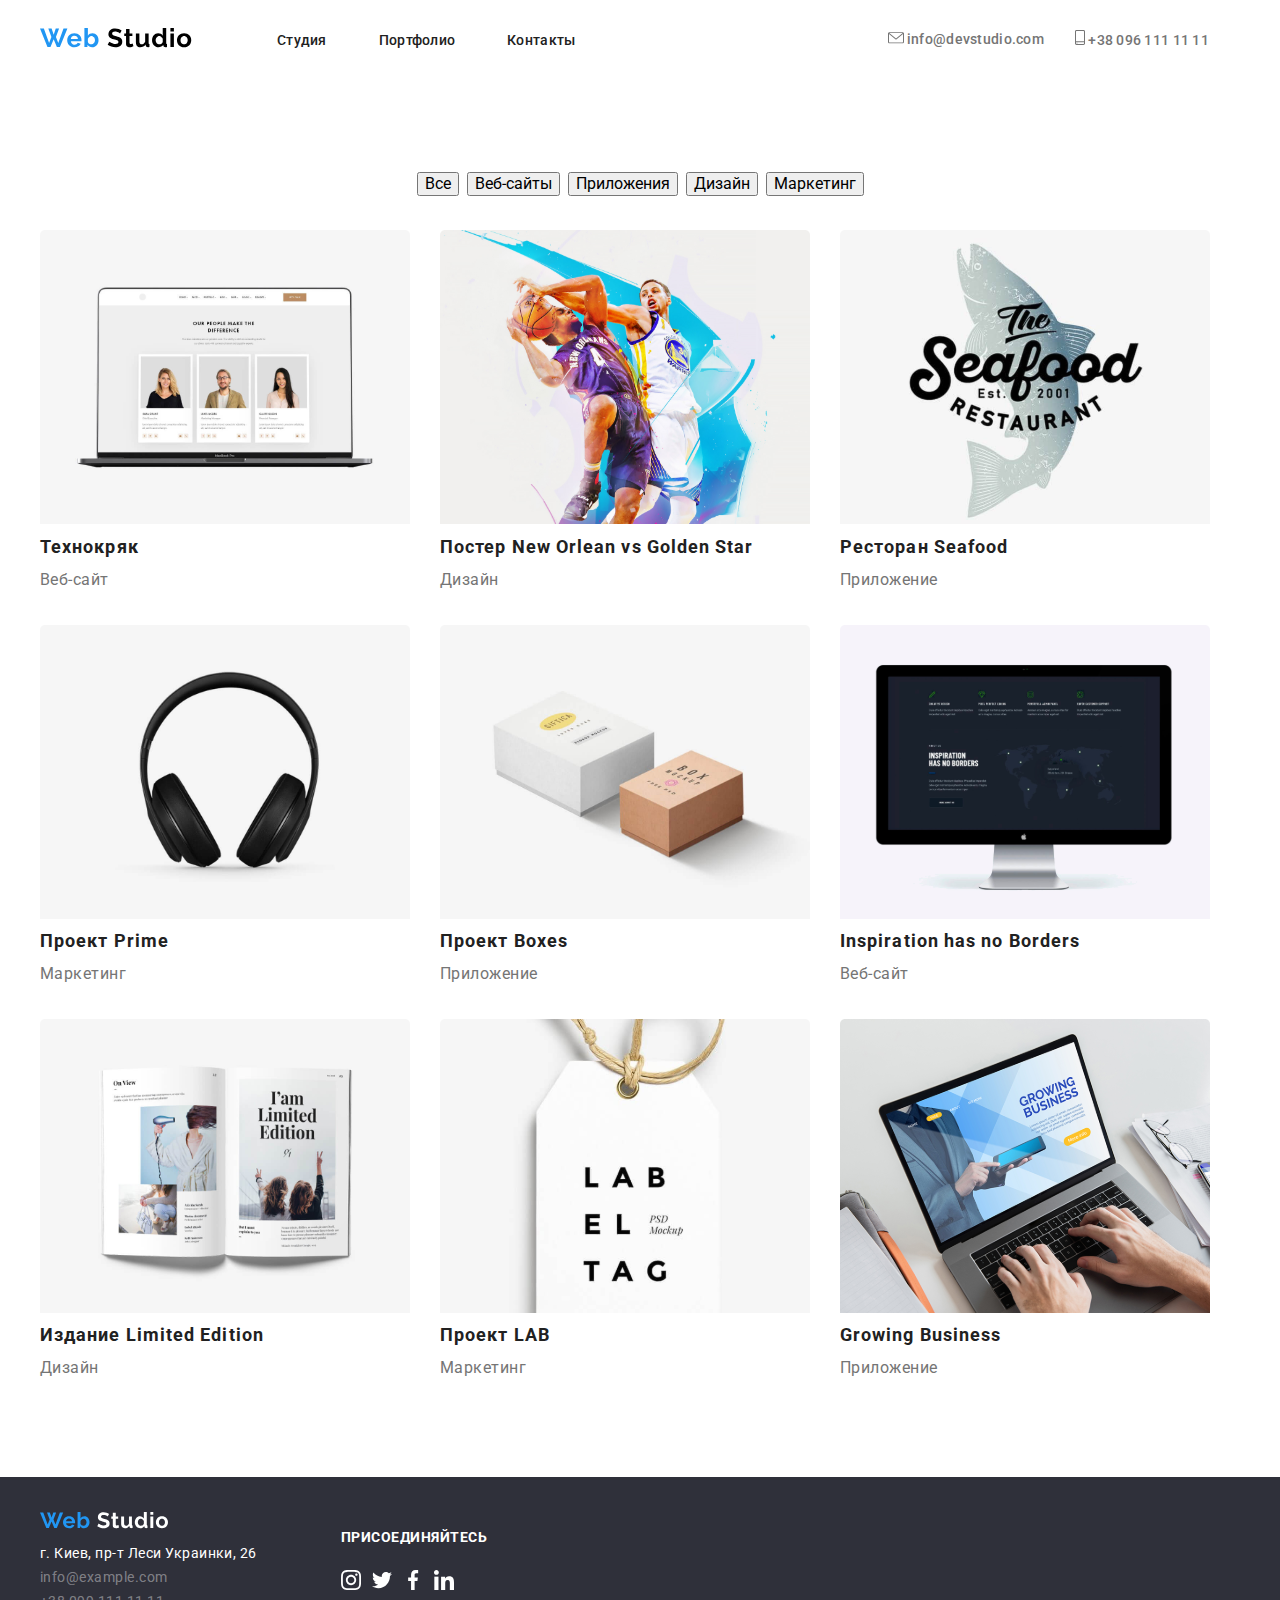
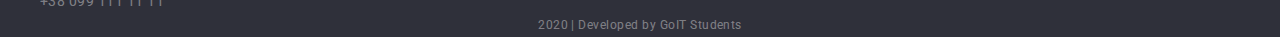
==== portfolio.html @ 4ee81307 "Добавила файл из третьего дз" ====
<!DOCTYPE html>
<html lang="en">
  <head>
    <meta charset="UTF-8" />
    <meta name="viewport" content="width=device-width, initial-scale=1.0" />
    <title>Document</title>
    <link rel="stylesheet" href="./css/normalize.css" />
    <link rel="stylesheet" href="./css/styles.css" />
  </head>
  <body>
    <!-- Шапка сайта -->
    <header>
      <nav>
        <div class="container main-nav">
          <a href="./index.html">
            <img src="./images/logo.svg" alt="Логотип компании" />
          </a>

          <ul class="site-nav">
            <li class="site-nav-item">
              <a href="./index.html" class="menu">Студия</a>
            </li>
            <li class="site-nav-item">
              <a href="./portfolio.html" class="menu">Портфолио</a>
            </li>
            <li class="site-nav-item"><a href="" class="menu">Контакты</a></li>
          </ul>

          <ul class="site-nav-1">
            <li class="site-nav-address">
              <a href="mailto:info@devstudio.com" class="link"
                ><img src="./images/envelope.svg" alt="" />
                info@devstudio.com</a
              >
            </li>
            <li class="site-nav-address">
              <a href="tel:+380961111111" class="link"
                ><img src="./images/smartphone.svg" alt="" /> +38 096 111 11
                11</a
              >
            </li>
          </ul>
        </div>
      </nav>
    </header>
    <!--Тело сайта-->
    <main>
      <section class="container">
        <!-- <h2>Проекты</h2> -->
        <ul class="box1 ul-position">
          <li class="box1-item"><button type="button">Все</button></li>
          <li class="box1-item"><button type="button">Веб-сайты</button></li>
          <li class="box1-item"><button type="button">Приложения</button></li>
          <li class="box1-item"><button type="button">Дизайн</button></li>
          <li class="box1-item"><button type="button">Маркетинг</button></li>
        </ul>

        <ul class="box2 ul-position">
          <li class="box2-item">
            <a href="" class="project-link">
              <img src="./images/portfolio-img1.svg" alt="" />
              <h3 class="projects-title">Технокряк</h3>
              <p class="project-filter">Веб-сайт</p>
              <!-- <p class="hover-description">
                Технокряк это современная площадка распространения коронавируса.
                Компании используют эту платформу для цифрового шпионажа и атак
                на защищённые сервера конкурентов.
              </p> -->
            </a>
          </li>
          <li class="box2-item">
            <a href="" class="project-link">
              <img src="./images/portfolio-img2.svg" alt="" />
              <h3 class="projects-title">Постер New Orlean vs Golden Star</h3>
              <p class="project-filter">Дизайн</p>
              <!-- <p class="hover-description">
                Технокряк это современная площадка распространения коронавируса.
                Компании используют эту платформу для цифрового шпионажа и атак
                на защищённые сервера конкурентов.
              </p> -->
            </a>
          </li>
          <li class="box2-item">
            <a href="" class="project-link">
              <img src="./images/portfolio-img3.svg" alt="" />
              <h3 class="projects-title">Ресторан Seafood</h3>
              <p class="project-filter">Приложение</p>
              <!-- <p class="hover-description">
                Технокряк это современная площадка распространения коронавируса.
                Компании используют эту платформу для цифрового шпионажа и атак
                на защищённые сервера конкурентов.
              </p> -->
            </a>
          </li>
          <li class="box2-item">
            <a href="" class="project-link">
              <img src="./images/portfolio-img4.svg" alt="" />
              <h3 class="projects-title">Проект Prime</h3>
              <p class="project-filter">Маркетинг</p>
              <!-- <p class="hover-description">
                Технокряк это современная площадка распространения коронавируса.
                Компании используют эту платформу для цифрового шпионажа и атак
                на защищённые сервера конкурентов.
              </p> -->
            </a>
          </li>
          <li class="box2-item">
            <a href="" class="project-link">
              <img src="./images/portfolio-img5.svg" alt="" />
              <h3 class="projects-title">Проект Boxes</h3>
              <p class="project-filter">Приложение</p>
              <!-- <p class="hover-description">
                Технокряк это современная площадка распространения коронавируса.
                Компании используют эту платформу для цифрового шпионажа и атак
                на защищённые сервера конкурентов.
              </p> -->
            </a>
          </li>
          <li class="box2-item">
            <a href="" class="project-link">
              <img src="./images/portfolio-img6.svg" alt="" />
              <h3 class="projects-title">Inspiration has no Borders</h3>
              <p class="project-filter">Веб-сайт</p>
              <!-- <p class="hover-description">
                Технокряк это современная площадка распространения коронавируса.
                Компании используют эту платформу для цифрового шпионажа и атак
                на защищённые сервера конкурентов.
              </p> -->
            </a>
          </li>
          <li class="box2-item">
            <a href="" class="project-link">
              <img src="./images/portfolio-img7.svg" alt="" />
              <h3 class="projects-title">Издание Limited Edition</h3>
              <p class="project-filter">Дизайн</p>
              <!-- <p class="hover-description">
                Технокряк это современная площадка распространения коронавируса.
                Компании используют эту платформу для цифрового шпионажа и атак
                на защищённые сервера конкурентов.
              </p> -->
            </a>
          </li>
          <li class="box2-item">
            <a href="" class="project-link">
              <img src="./images/portfolio-img8.svg" alt="" />
              <h3 class="projects-title">Проект LAB</h3>
              <p class="project-filter">Маркетинг</p>
              <!-- <p class="hover-description">
                Технокряк это современная площадка распространения коронавируса.
                Компании используют эту платформу для цифрового шпионажа и атак
                на защищённые сервера конкурентов.
              </p> -->
            </a>
          </li>
          <li class="box2-item">
            <a href="" class="project-link">
              <img src="./images/portfolio-img9.svg" alt="" />
              <h3 class="projects-title">Growing Business</h3>
              <p class="project-filter">Приложение</p>
              <!-- <p class="hover-description">
                Технокряк это современная площадка распространения коронавируса.
                Компании используют эту платформу для цифрового шпионажа и атак
                на защищённые сервера конкурентов.
              </p> -->
            </a>
          </li>
        </ul>
      </section>
    </main>

    <!--footer-->
    <footer>
      <div class="container footer-icon">
        <section>
          <a href="./index.html">
            <img
              class="web-studio"
              src="./images/logo-white.svg"
              alt="Логотип компании"
            />
          </a>
          <address>
            <ul>
              <li class="address">
                г. Киев, пр-т Леси Украинки, 26
              </li>
              <li>
                <a href="mailto:info@example.com" class="info"
                  >info@example.com</a
                >
              </li>
              <li>
                <a href="tel:+380991111111" class="info">+38 099 111 11 11</a>
              </li>
            </ul>
          </address>
        </section>
        <section>
          <p class="join">присоединяйтесь</p>
          <ul class="container-2 footer-icon-margin">
            <li class="portfolio-icons">
              <img src="./images/footer_ellipse1.svg" alt="" />
            </li>
            <li class="portfolio-icons">
              <img src="./images/footer_ellipse2.svg" alt="" />
            </li>
            <li class="portfolio-icons">
              <img src="./images/footer_ellipse3.svg" alt="" />
            </li>
            <li class="portfolio-icons">
              <img src="./images/footer_ellipse4.svg" alt="" />
            </li>
          </ul>
        </section>
      </div>
      <p class="year">2020 | Developed by GoIT Students</p>
    </footer>
  </body>
</html>
---- css/styles.css ----
@import url('https://fonts.googleapis.com/css?family=Roboto:300,400,500,700&subset=cyrillic');
:root {
  --accent-color: #2196f3;
  --primary-text-color: #757575;
  --title-text-color: #212121;
  --primary-white-color: #ffffff;
  --secondary-text-color: rgba(255, 255, 255, 0.4);
  --footer-backgroung-color: #2f303a;
}
html {
  box-sizing: border-box;
}

body {
  font-family: 'Roboto', sans-serif;
  letter-spacing: 0.03em;
  font-style: normal;
}

*,
*::before,
*::after {
  box-sizing: inherit;
}

.container {
  width: 1230px;
  padding-left: 15px;
  padding-right: 15px;
  margin-left: auto;
  margin-right: auto;
}
.main-nav {
  display: flex;
  align-items: center;
  height: 80px;
}
.container-2 {
  display: flex;
  width: 207px;

  padding-left: 0px;
  padding-right: 0px;
  margin-left: auto;
  margin-right: auto;
}
.container-our-proses {
  padding-top: 94px;
}
.container-what-we-do {
  padding-top: 94px;
  padding-bottom: 94px;
}
.container-our-clients {
  padding-top: 94px;
  padding-bottom: 107px;
}
.ul-position {
  display: flex;
}
.site-nav {
  display: flex;
  margin-left: 85px;
}
.site-nav-1 {
  display: flex;
  margin-left: auto;
}

.site-nav-item:not(:last-child) {
  margin-right: 52px;
}

.site-nav-address {
  margin-right: 31px;
  margin-left: auto;
}
.color {
  background-color: #f5f4fa;
  padding-top: 92px;
}
.what-we-do:not(:last-child) {
  margin-right: 30px;
}
.what-we-do {
  width: 270px;
}
.our-work:not(:last-child) {
  margin-right: 30px;
}
.our-work {
  width: 370px;
}
.card-color {
  background-color: var(--primary-white-color);
  margin-bottom: 92px;
}
.portfolio-icons:not(:last-child) {
  margin-right: 11px;
}
.client {
  margin-right: 30px;
  width: 170px;
}
ul {
  list-style: none;
  padding: 0px;
  margin: 0px;
}
h1,
h2,
h3,
h4,
h5,
h6 {
  padding: 0px;
  margin: 0px;
}
p {
  padding: 0px;
  margin: 0px;
}
.menu {
  color: var(--title-text-color);
  text-decoration: none;
  font-weight: 500;
  font-size: 14px;
  line-height: 1.14;
  letter-spacing: 0.02em;
}

.menu:hover {
  color: var(--accent-color);
}
.menu:focus {
  color: var(--accent-color);
}
.link {
  color: var(--primary-text-color);
  text-decoration: none;
  font-weight: 500;
  font-size: 14px;
  line-height: 1.14;
  letter-spacing: 0.02em;
}
.link:hover {
  color: var(--accent-color);
}
.link:focus {
  color: var(--accent-color);
}
.white-title {
  font-weight: 900;
  font-size: 44px;
  line-height: 1.36;
  text-align: center;
  letter-spacing: 0.06em;
  text-transform: uppercase;
  color: var(--primary-white-color);
  background-color: var(--primary-text-color);
}

.proses {
  font-weight: bold;
  font-size: 14px;
  line-height: 1.14;
  margin-top: 30px;
  text-transform: uppercase;
  color: var(--title-text-color);
}
.proses-description {
  font-weight: normal;
  font-size: 14px;
  line-height: 1.71;
  margin-top: 15px;
  color: var(--primary-text-color);
}
.title {
  font-weight: bold;
  font-size: 36px;
  line-height: 1.17;
  text-align: center;
  margin-bottom: 50px;
  color: var(--title-text-color);
}
.title-margin {
  margin-top: 92px;
}
.white-description {
  font-weight: bold;
  font-size: 14px;
  line-height: 1.14;
  background-color: var(--primary-text-color);

  text-transform: uppercase;
  color: var(--primary-white-color);
}
.names {
  font-weight: 500;
  font-size: 16px;
  line-height: 1.18;
  text-align: center;
  margin-top: 30px;
  color: var(--title-text-color);
}
.profession {
  font-weight: normal;
  font-size: 16px;
  line-height: 1.18;
  text-align: center;
  margin-top: 10px;
  margin-bottom: 16px;
  color: var(--primary-text-color);
}
.icons-margin {
  margin-bottom: 24px;
}
.address {
  font-weight: normal;
  font-size: 14px;
  line-height: 1.71;
  color: var(--primary-white-color);
  font-style: normal;
  width: 231px;
  margin-right: 70px;
}
.footer-icon {
  padding-top: 34px;
  display: flex;
  align-items: center;
}

.footer-icon-margin {
  margin-top: 24px;
}
.info {
  font-weight: normal;
  font-size: 14px;
  line-height: 1.71;
  color: var(--secondary-text-color);
  text-decoration: none;
  font-style: normal;
}
.join {
  font-weight: bold;
  font-size: 14px;
  line-height: 1.14;
  text-transform: uppercase;
  color: var(--primary-white-color);
}
.year {
  font-weight: normal;
  font-size: 12px;
  line-height: 2;
  text-align: center;
  color: var(--secondary-text-color);
}
/* Контейнеры проекта */
.box1 {
  justify-content: center;
  padding-top: 92px;
  padding-bottom: 34px;
}
.box1-item:not(:last-child) {
  padding-right: 8px;
}

.box2 {
  display: flex;
  flex-wrap: wrap;
  padding-bottom: 94px;
  margin-top: 0px;
}
.box2-item {
  width: 370px;
  margin-right: 30px;
  margin-bottom: 30px;
}
.box2-item:nth-child(3n) {
  margin-right: 0px;
}
.box2-item:nth-last-child(-n + 3) {
  margin-bottom: 0px;
}
.projects-title {
  font-weight: bold;
  font-size: 18px;
  line-height: 2;
  letter-spacing: 0.06em;
  color: var(--title-text-color);
}
.project-filter {
  font-weight: normal;
  font-size: 16px;
  line-height: 1.87;
  letter-spacing: 0.03em;
  color: var(--primary-text-color);
}
.hover-description {
  font-weight: normal;
  font-size: 18px;
  line-height: 1.56;
  letter-spacing: 0.03em;
  color: var(--primary-white-color);
  background-color: var(--primary-text-color);
}
.project-link {
  text-decoration: none;
}
footer {
  background-color: var(--footer-backgroung-color);
}
.web-studio {
  margin-bottom: 8px;
}
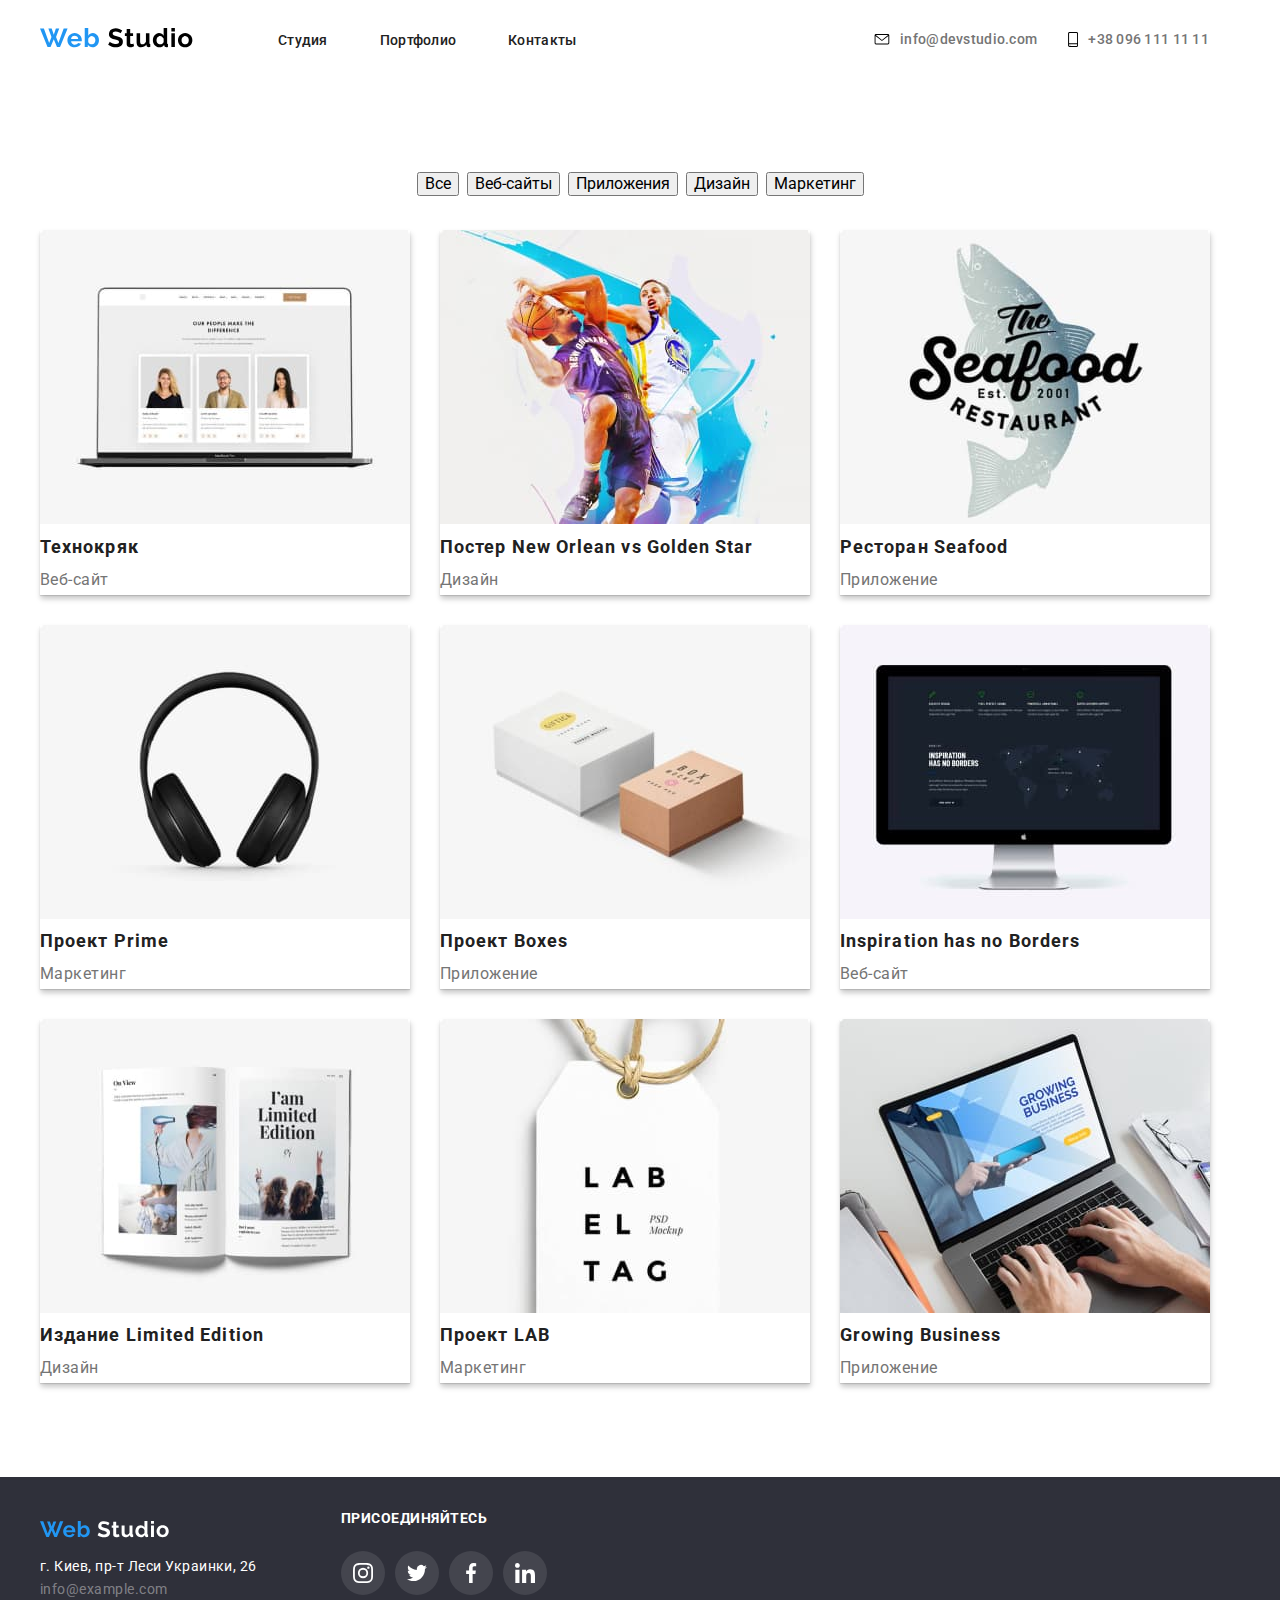
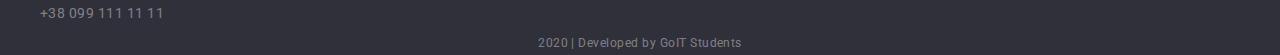
==== commit 97ae5102: "Добавила разметку и оформление всех декоративных элементов (иконок) для страницы" ====
--- a/portfolio.html
+++ b/portfolio.html
@@ -13,7 +13,9 @@
       <nav>
         <div class="container main-nav">
           <a href="./index.html">
-            <img src="./images/logo.svg" alt="Логотип компании" />
+            <svg width="153px" height="30px">
+              <use href="./images/sprite.svg#logo"></use>
+            </svg>
           </a>
 
           <ul class="site-nav">
@@ -29,14 +31,18 @@
           <ul class="site-nav-1">
             <li class="site-nav-address">
               <a href="mailto:info@devstudio.com" class="link"
-                ><img src="./images/envelope.svg" alt="" />
+                ><svg class="contacts-svg" width="16px" height="11px">
+                  <use href="./images/sprite.svg#envelope"></use>
+                </svg>
                 info@devstudio.com</a
               >
             </li>
             <li class="site-nav-address">
               <a href="tel:+380961111111" class="link"
-                ><img src="./images/smartphone.svg" alt="" /> +38 096 111 11
-                11</a
+                ><svg class="contacts-svg" width="10px" height="15px">
+                  <use href="./images/sprite.svg#smartphone"></use>
+                </svg>
+                +38 096 111 11 11</a
               >
             </li>
           </ul>
@@ -58,7 +64,7 @@
         <ul class="box2 ul-position">
           <li class="box2-item">
             <a href="" class="project-link">
-              <img src="./images/portfolio-img1.svg" alt="" />
+              <img src="./images/portfolio-img1.jpg" alt="" />
               <h3 class="projects-title">Технокряк</h3>
               <p class="project-filter">Веб-сайт</p>
               <!-- <p class="hover-description">
@@ -70,7 +76,7 @@
           </li>
           <li class="box2-item">
             <a href="" class="project-link">
-              <img src="./images/portfolio-img2.svg" alt="" />
+              <img src="./images/portfolio-img2.jpg" alt="" />
               <h3 class="projects-title">Постер New Orlean vs Golden Star</h3>
               <p class="project-filter">Дизайн</p>
               <!-- <p class="hover-description">
@@ -82,7 +88,7 @@
           </li>
           <li class="box2-item">
             <a href="" class="project-link">
-              <img src="./images/portfolio-img3.svg" alt="" />
+              <img src="./images/portfolio-img3.jpg" alt="" />
               <h3 class="projects-title">Ресторан Seafood</h3>
               <p class="project-filter">Приложение</p>
               <!-- <p class="hover-description">
@@ -94,7 +100,7 @@
           </li>
           <li class="box2-item">
             <a href="" class="project-link">
-              <img src="./images/portfolio-img4.svg" alt="" />
+              <img src="./images/portfolio-img4.jpg" alt="" />
               <h3 class="projects-title">Проект Prime</h3>
               <p class="project-filter">Маркетинг</p>
               <!-- <p class="hover-description">
@@ -106,7 +112,7 @@
           </li>
           <li class="box2-item">
             <a href="" class="project-link">
-              <img src="./images/portfolio-img5.svg" alt="" />
+              <img src="./images/portfolio-img5.jpg" alt="" />
               <h3 class="projects-title">Проект Boxes</h3>
               <p class="project-filter">Приложение</p>
               <!-- <p class="hover-description">
@@ -118,7 +124,7 @@
           </li>
           <li class="box2-item">
             <a href="" class="project-link">
-              <img src="./images/portfolio-img6.svg" alt="" />
+              <img src="./images/portfolio-img6.jpg" alt="" />
               <h3 class="projects-title">Inspiration has no Borders</h3>
               <p class="project-filter">Веб-сайт</p>
               <!-- <p class="hover-description">
@@ -130,7 +136,7 @@
           </li>
           <li class="box2-item">
             <a href="" class="project-link">
-              <img src="./images/portfolio-img7.svg" alt="" />
+              <img src="./images/portfolio-img7.jpg" alt="" />
               <h3 class="projects-title">Издание Limited Edition</h3>
               <p class="project-filter">Дизайн</p>
               <!-- <p class="hover-description">
@@ -142,7 +148,7 @@
           </li>
           <li class="box2-item">
             <a href="" class="project-link">
-              <img src="./images/portfolio-img8.svg" alt="" />
+              <img src="./images/portfolio-img8.jpg" alt="" />
               <h3 class="projects-title">Проект LAB</h3>
               <p class="project-filter">Маркетинг</p>
               <!-- <p class="hover-description">
@@ -154,7 +160,7 @@
           </li>
           <li class="box2-item">
             <a href="" class="project-link">
-              <img src="./images/portfolio-img9.svg" alt="" />
+              <img src="./images/portfolio-img9.jpg" alt="" />
               <h3 class="projects-title">Growing Business</h3>
               <p class="project-filter">Приложение</p>
               <!-- <p class="hover-description">
@@ -168,16 +174,15 @@
       </section>
     </main>
 
+    <!--footer-->
     <!--footer-->
     <footer>
       <div class="container footer-icon">
         <section>
           <a href="./index.html">
-            <img
-              class="web-studio"
-              src="./images/logo-white.svg"
-              alt="Логотип компании"
-            />
+            <svg class="web-studio" width="129px" height="26px">
+              <use href="./images/sprite.svg#logo-white"></use>
+            </svg>
           </a>
           <address>
             <ul>
@@ -199,16 +204,32 @@
           <p class="join">присоединяйтесь</p>
           <ul class="container-2 footer-icon-margin">
             <li class="portfolio-icons">
-              <img src="./images/footer_ellipse1.svg" alt="" />
-            </li>
-            <li class="portfolio-icons">
-              <img src="./images/footer_ellipse2.svg" alt="" />
-            </li>
-            <li class="portfolio-icons">
-              <img src="./images/footer_ellipse3.svg" alt="" />
-            </li>
-            <li class="portfolio-icons">
-              <img src="./images/footer_ellipse4.svg" alt="" />
+              <a href="" class="footer_ellipse">
+                <svg width="20px" height="20px">
+                  <use href="./images/sprite.svg#footer_ellipse1"></use>
+                </svg>
+              </a>
+            </li>
+            <li class="portfolio-icons">
+              <a href="" class="footer_ellipse">
+                <svg width="20px" height="20px">
+                  <use href="./images/sprite.svg#footer_ellipse2"></use>
+                </svg>
+              </a>
+            </li>
+            <li class="portfolio-icons">
+              <a href="" class="footer_ellipse">
+                <svg width="20px" height="20px">
+                  <use href="./images/sprite.svg#footer_ellipse3"></use>
+                </svg>
+              </a>
+            </li>
+            <li class="portfolio-icons">
+              <a href="" class="footer_ellipse">
+                <svg width="20px" height="20px">
+                  <use href="./images/sprite.svg#footer_ellipse4"></use>
+                </svg>
+              </a>
             </li>
           </ul>
         </section>
--- a/css/styles.css
+++ b/css/styles.css
@@ -1,11 +1,14 @@
 @import url('https://fonts.googleapis.com/css?family=Roboto:300,400,500,700&subset=cyrillic');
 :root {
   --accent-color: #2196f3;
+  --what-we-do-color: #f5f4fa;
   --primary-text-color: #757575;
   --title-text-color: #212121;
   --primary-white-color: #ffffff;
   --secondary-text-color: rgba(255, 255, 255, 0.4);
   --footer-backgroung-color: #2f303a;
+  --people-icons: #afb1b8;
+  --footer-ellipce: #c4c4c4;
 }
 html {
   box-sizing: border-box;
@@ -22,7 +25,21 @@
 *::after {
   box-sizing: inherit;
 }
-
+.big-img {
+  max-width: 1600px;
+  height: 600px;
+  margin-left: auto;
+  margin-right: auto;
+  background-image: linear-gradient(
+      to right,
+      rgba(47, 48, 58, 0.8),
+      rgba(47, 48, 58, 0.8)
+    ),
+    url('../images/big_img.jpg');
+  background-color: var(--footer-backgroung-color);
+  background-size: cover;
+  background-position: center;
+}
 .container {
   width: 1230px;
   padding-left: 15px;
@@ -43,6 +60,7 @@
   padding-right: 0px;
   margin-left: auto;
   margin-right: auto;
+  margin-bottom: 36px;
 }
 .container-our-proses {
   padding-top: 94px;
@@ -51,6 +69,7 @@
   padding-top: 94px;
   padding-bottom: 94px;
 }
+
 .container-our-clients {
   padding-top: 94px;
   padding-bottom: 107px;
@@ -75,6 +94,7 @@
   margin-right: 31px;
   margin-left: auto;
 }
+
 .color {
   background-color: #f5f4fa;
   padding-top: 92px;
@@ -82,7 +102,17 @@
 .what-we-do:not(:last-child) {
   margin-right: 30px;
 }
-.what-we-do {
+
+.what-we-do-icons {
+  display: flex;
+  background-color: var(--what-we-do-color);
+  height: 120px;
+  border-radius: 4px;
+  align-items: center;
+  justify-content: center;
+}
+
+.icons-margin .what-we-do {
   width: 270px;
 }
 .our-work:not(:last-child) {
@@ -94,13 +124,51 @@
 .card-color {
   background-color: var(--primary-white-color);
   margin-bottom: 92px;
+  box-shadow: 0px 2px 1px rgba(0, 0, 0, 0.2), 0px 1px 1px rgba(0, 0, 0, 0.14),
+    0px 1px 3px rgba(0, 0, 0, 0.12);
 }
 .portfolio-icons:not(:last-child) {
-  margin-right: 11px;
-}
+  margin-right: 10px;
+}
+.portfolio-icons {
+  display: flex;
+
+  box-sizing: border-box;
+
+  align-items: center;
+  justify-content: center;
+}
+.social-ellipce {
+  display: flex;
+
+  width: 44px;
+  height: 44px;
+  border-radius: 50%;
+  background: var(--what-we-do-color);
+  margin-right: 0px;
+  padding: 0;
+  justify-content: center;
+  align-items: center;
+  fill: var(--people-icons);
+}
+.social-ellipce:hover {
+  background: var(--accent-color);
+  fill: var(--primary-white-color);
+}
+
 .client {
   margin-right: 30px;
+}
+.client-icons-item {
+  display: flex;
   width: 170px;
+  height: 90px;
+  justify-content: center;
+  align-items: center;
+
+  border: 1px solid #afb1b8;
+  border-radius: 4px;
+  fill: currentColor;
 }
 ul {
   list-style: none;
@@ -137,16 +205,29 @@
 }
 .link {
   color: var(--primary-text-color);
-  text-decoration: none;
+  display: flex;
+  align-items: center;
+
+  font-family: Roboto;
   font-weight: 500;
   font-size: 14px;
   line-height: 1.14;
   letter-spacing: 0.02em;
+  text-decoration: none;
 }
 .link:hover {
   color: var(--accent-color);
+  fill: var(--accent-color);
 }
 .link:focus {
+  color: var(--accent-color);
+  fill: var(--accent-color);
+}
+
+.contacts-svg {
+  margin-right: 10px;
+}
+.contacts-svg:hover {
   color: var(--accent-color);
 }
 .white-title {
@@ -158,6 +239,7 @@
   text-transform: uppercase;
   color: var(--primary-white-color);
   background-color: var(--primary-text-color);
+  color: var(--title-text-color);
 }
 
 .proses {
@@ -275,6 +357,8 @@
   width: 370px;
   margin-right: 30px;
   margin-bottom: 30px;
+  box-shadow: 1px 4px 6px rgba(0, 0, 0, 0.16), 0px 4px 4px rgba(0, 0, 0, 0.06),
+    0px 1px 1px rgba(0, 0, 0, 0.12);
 }
 .box2-item:nth-child(3n) {
   margin-right: 0px;
@@ -310,6 +394,26 @@
 footer {
   background-color: var(--footer-backgroung-color);
 }
+.footer_ellipse {
+  display: flex;
+
+  width: 44px;
+  height: 44px;
+  border-radius: 50%;
+  background: rgba(255, 255, 255, 0.1);
+  margin-right: 0px;
+  padding: 0;
+  justify-content: center;
+  align-items: center;
+  fill: var(--primary-white-color);
+}
+.footer_ellipse:hover {
+  background: var(--accent-color);
+  fill: var(--primary-white-color);
+}
+.footer-icons-item {
+  align-items: center;
+}
 .web-studio {
   margin-bottom: 8px;
 }
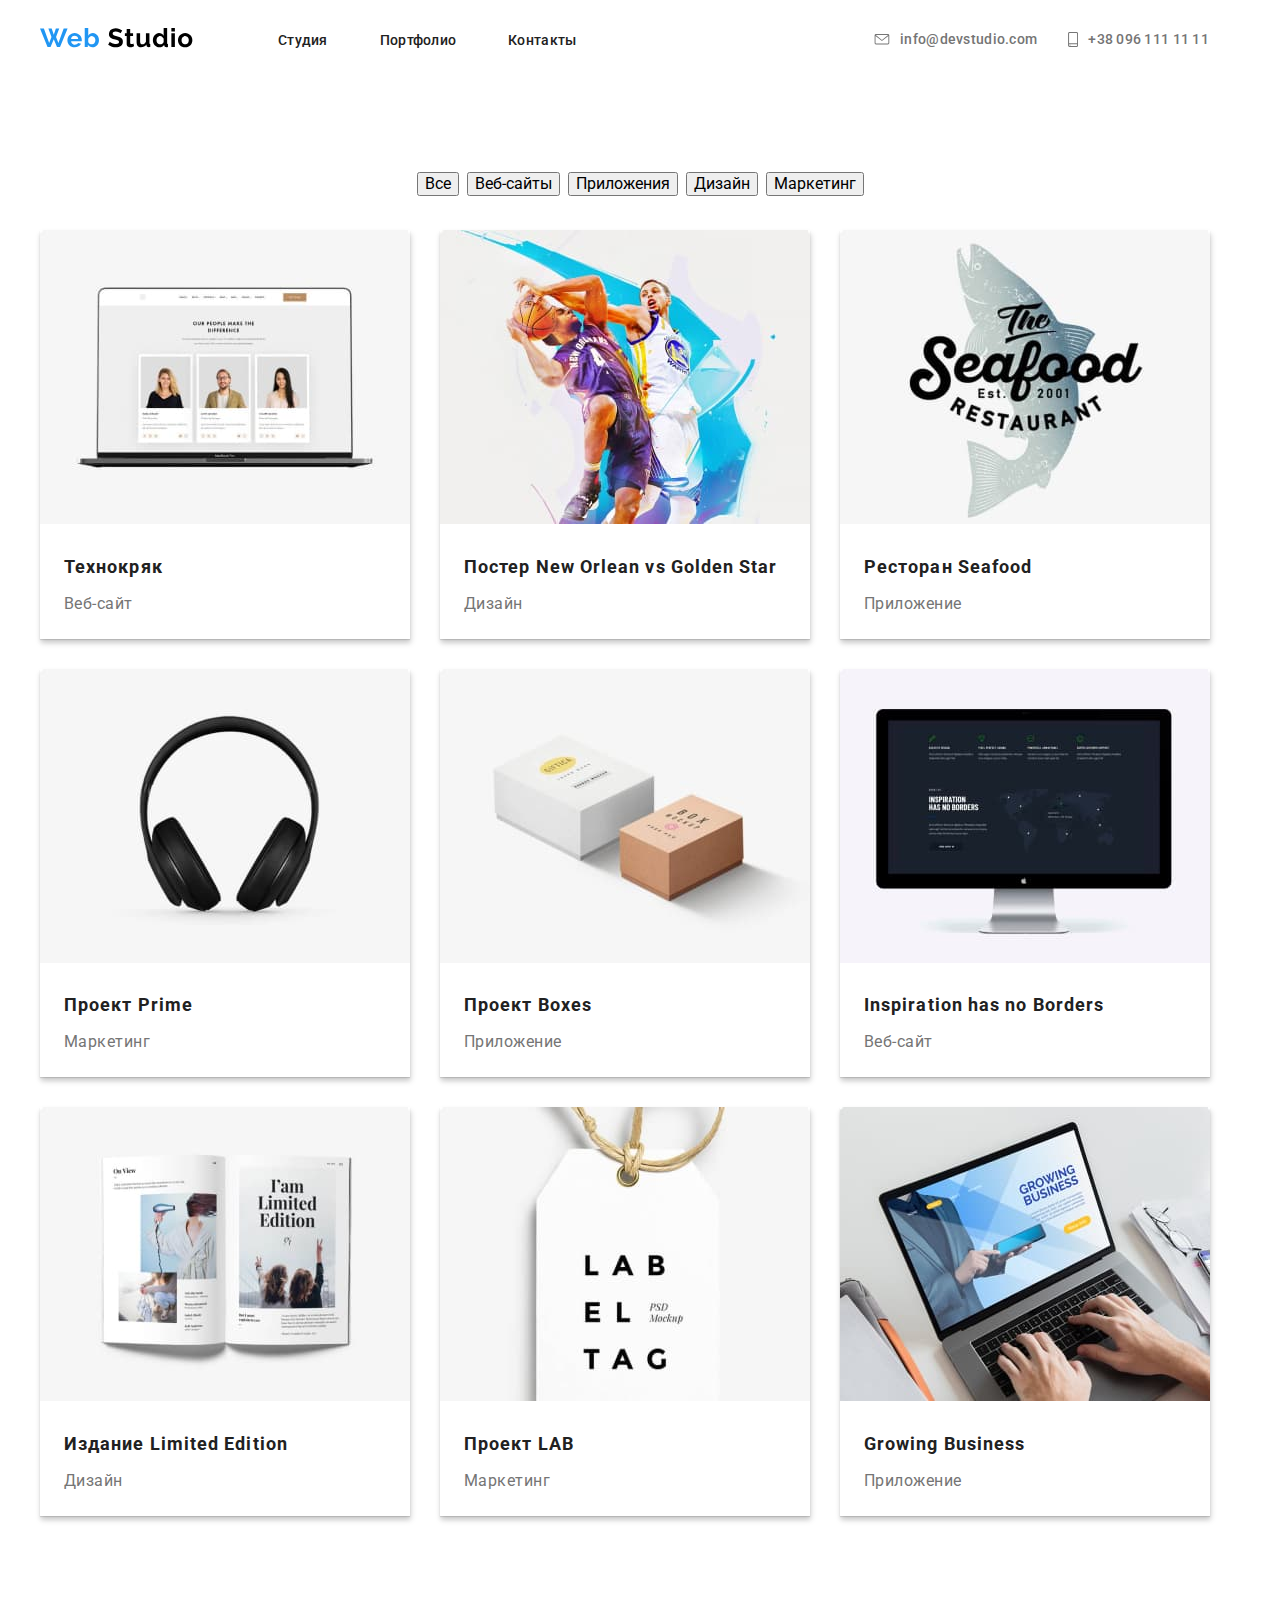
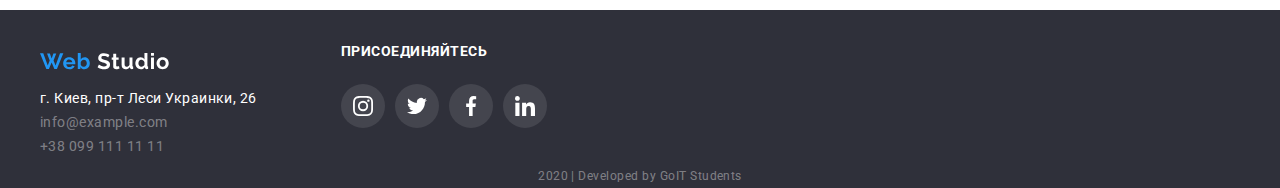
==== commit 2181a0d0: "исправила замечания" ====
--- a/portfolio.html
+++ b/portfolio.html
@@ -65,8 +65,10 @@
           <li class="box2-item">
             <a href="" class="project-link">
               <img src="./images/portfolio-img1.jpg" alt="" />
-              <h3 class="projects-title">Технокряк</h3>
-              <p class="project-filter">Веб-сайт</p>
+              <div class="box2-titles">
+                <h3 class="projects-title">Технокряк</h3>
+                <p class="project-filter">Веб-сайт</p>
+              </div>
               <!-- <p class="hover-description">
                 Технокряк это современная площадка распространения коронавируса.
                 Компании используют эту платформу для цифрового шпионажа и атак
@@ -77,8 +79,10 @@
           <li class="box2-item">
             <a href="" class="project-link">
               <img src="./images/portfolio-img2.jpg" alt="" />
-              <h3 class="projects-title">Постер New Orlean vs Golden Star</h3>
-              <p class="project-filter">Дизайн</p>
+              <div class="box2-titles">
+                <h3 class="projects-title">Постер New Orlean vs Golden Star</h3>
+                <p class="project-filter">Дизайн</p>
+              </div>
               <!-- <p class="hover-description">
                 Технокряк это современная площадка распространения коронавируса.
                 Компании используют эту платформу для цифрового шпионажа и атак
@@ -89,8 +93,10 @@
           <li class="box2-item">
             <a href="" class="project-link">
               <img src="./images/portfolio-img3.jpg" alt="" />
-              <h3 class="projects-title">Ресторан Seafood</h3>
-              <p class="project-filter">Приложение</p>
+              <div class="box2-titles">
+                <h3 class="projects-title">Ресторан Seafood</h3>
+                <p class="project-filter">Приложение</p>
+              </div>
               <!-- <p class="hover-description">
                 Технокряк это современная площадка распространения коронавируса.
                 Компании используют эту платформу для цифрового шпионажа и атак
@@ -101,8 +107,10 @@
           <li class="box2-item">
             <a href="" class="project-link">
               <img src="./images/portfolio-img4.jpg" alt="" />
-              <h3 class="projects-title">Проект Prime</h3>
-              <p class="project-filter">Маркетинг</p>
+              <div class="box2-titles">
+                <h3 class="projects-title">Проект Prime</h3>
+                <p class="project-filter">Маркетинг</p>
+              </div>
               <!-- <p class="hover-description">
                 Технокряк это современная площадка распространения коронавируса.
                 Компании используют эту платформу для цифрового шпионажа и атак
@@ -113,8 +121,10 @@
           <li class="box2-item">
             <a href="" class="project-link">
               <img src="./images/portfolio-img5.jpg" alt="" />
-              <h3 class="projects-title">Проект Boxes</h3>
-              <p class="project-filter">Приложение</p>
+              <div class="box2-titles">
+                <h3 class="projects-title">Проект Boxes</h3>
+                <p class="project-filter">Приложение</p>
+              </div>
               <!-- <p class="hover-description">
                 Технокряк это современная площадка распространения коронавируса.
                 Компании используют эту платформу для цифрового шпионажа и атак
@@ -125,8 +135,10 @@
           <li class="box2-item">
             <a href="" class="project-link">
               <img src="./images/portfolio-img6.jpg" alt="" />
-              <h3 class="projects-title">Inspiration has no Borders</h3>
-              <p class="project-filter">Веб-сайт</p>
+              <div class="box2-titles">
+                <h3 class="projects-title">Inspiration has no Borders</h3>
+                <p class="project-filter">Веб-сайт</p>
+              </div>
               <!-- <p class="hover-description">
                 Технокряк это современная площадка распространения коронавируса.
                 Компании используют эту платформу для цифрового шпионажа и атак
@@ -137,8 +149,10 @@
           <li class="box2-item">
             <a href="" class="project-link">
               <img src="./images/portfolio-img7.jpg" alt="" />
-              <h3 class="projects-title">Издание Limited Edition</h3>
-              <p class="project-filter">Дизайн</p>
+              <div class="box2-titles">
+                <h3 class="projects-title">Издание Limited Edition</h3>
+                <p class="project-filter">Дизайн</p>
+              </div>
               <!-- <p class="hover-description">
                 Технокряк это современная площадка распространения коронавируса.
                 Компании используют эту платформу для цифрового шпионажа и атак
@@ -149,8 +163,10 @@
           <li class="box2-item">
             <a href="" class="project-link">
               <img src="./images/portfolio-img8.jpg" alt="" />
-              <h3 class="projects-title">Проект LAB</h3>
-              <p class="project-filter">Маркетинг</p>
+              <div class="box2-titles">
+                <h3 class="projects-title">Проект LAB</h3>
+                <p class="project-filter">Маркетинг</p>
+              </div>
               <!-- <p class="hover-description">
                 Технокряк это современная площадка распространения коронавируса.
                 Компании используют эту платформу для цифрового шпионажа и атак
@@ -161,8 +177,10 @@
           <li class="box2-item">
             <a href="" class="project-link">
               <img src="./images/portfolio-img9.jpg" alt="" />
-              <h3 class="projects-title">Growing Business</h3>
-              <p class="project-filter">Приложение</p>
+              <div class="box2-titles">
+                <h3 class="projects-title">Growing Business</h3>
+                <p class="project-filter">Приложение</p>
+              </div>
               <!-- <p class="hover-description">
                 Технокряк это современная площадка распространения коронавируса.
                 Компании используют эту платформу для цифрового шпионажа и атак
--- a/css/styles.css
+++ b/css/styles.css
@@ -27,9 +27,6 @@
 }
 .big-img {
   max-width: 1600px;
-  height: 600px;
-  margin-left: auto;
-  margin-right: auto;
   background-image: linear-gradient(
       to right,
       rgba(47, 48, 58, 0.8),
@@ -39,7 +36,52 @@
   background-color: var(--footer-backgroung-color);
   background-size: cover;
   background-position: center;
-}
+  padding-top: 200px;
+  padding-bottom: 200px;
+  margin-left: auto;
+  margin-right: auto;
+}
+.hero {
+  flex-direction: column;
+}
+.button {
+  display: flex;
+  align-items: center;
+  text-align: center;
+  margin: auto;
+  font-family: Roboto;
+  width: 200px;
+  height: 50px;
+  font-size: 16px;
+  font-weight: bold;
+  line-height: 1, 9;
+  box-shadow: 0px 4px 4px rgba(0, 0, 0, 0.15);
+  background-color: var(--accent-color);
+  color: var(--primary-white-color);
+  text-decoration: none;
+  padding: 10px 32px;
+  border-radius: 4px;
+}
+.white-title {
+  display: block;
+  margin: 0 0 30px 0;
+  padding: 0;
+  width: 696px;
+
+  font-family: Roboto;
+  font-weight: 900;
+  font-size: 44px;
+  line-height: 1.37;
+
+  text-align: center;
+  letter-spacing: 0.06em;
+  text-transform: uppercase;
+  color: var(--primary-white-color);
+  margin-left: auto;
+  margin-right: auto;
+  margin-bottom: 46px;
+}
+
 .container {
   width: 1230px;
   padding-left: 15px;
@@ -168,7 +210,13 @@
 
   border: 1px solid #afb1b8;
   border-radius: 4px;
-  fill: currentColor;
+  fill: var(--people-icons);
+}
+.client-icons-item:hover {
+  fill: var(--accent-color);
+}
+.client-icons-item:focus {
+  fill: var(--accent-color);
 }
 ul {
   list-style: none;
@@ -214,6 +262,7 @@
   line-height: 1.14;
   letter-spacing: 0.02em;
   text-decoration: none;
+  fill: var(--primary-text-color);
 }
 .link:hover {
   color: var(--accent-color);
@@ -229,17 +278,6 @@
 }
 .contacts-svg:hover {
   color: var(--accent-color);
-}
-.white-title {
-  font-weight: 900;
-  font-size: 44px;
-  line-height: 1.36;
-  text-align: center;
-  letter-spacing: 0.06em;
-  text-transform: uppercase;
-  color: var(--primary-white-color);
-  background-color: var(--primary-text-color);
-  color: var(--title-text-color);
 }
 
 .proses {
@@ -353,6 +391,7 @@
   padding-bottom: 94px;
   margin-top: 0px;
 }
+
 .box2-item {
   width: 370px;
   margin-right: 30px;
@@ -366,12 +405,22 @@
 .box2-item:nth-last-child(-n + 3) {
   margin-bottom: 0px;
 }
+.box2-titles {
+  display: block;
+  text-decoration: none;
+  width: 322px;
+  height: 70px;
+  margin: 20px 24px;
+}
 .projects-title {
   font-weight: bold;
   font-size: 18px;
   line-height: 2;
   letter-spacing: 0.06em;
   color: var(--title-text-color);
+  margin-bottom: 4px;
+  width: 322px;
+  height: 36px;
 }
 .project-filter {
   font-weight: normal;
@@ -379,6 +428,8 @@
   line-height: 1.87;
   letter-spacing: 0.03em;
   color: var(--primary-text-color);
+  width: 322px;
+  height: 36px;
 }
 .hover-description {
   font-weight: normal;
